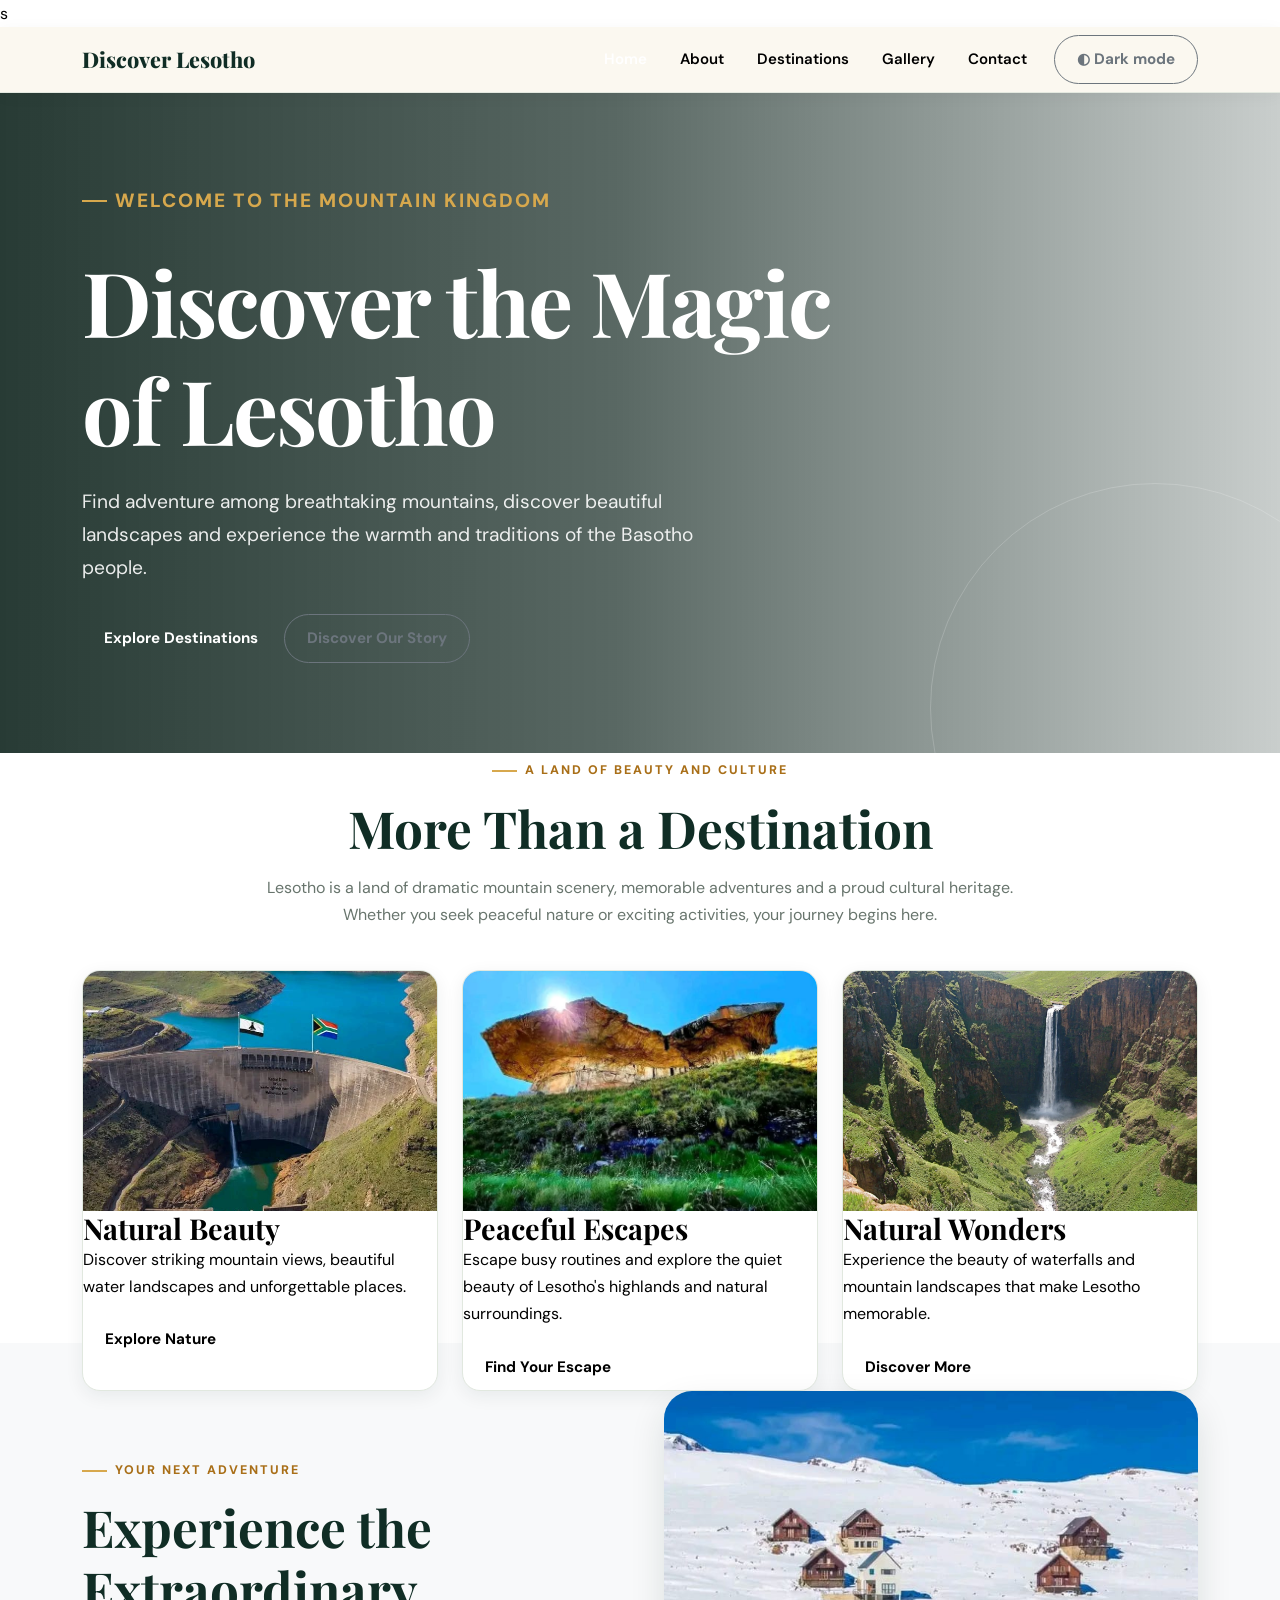
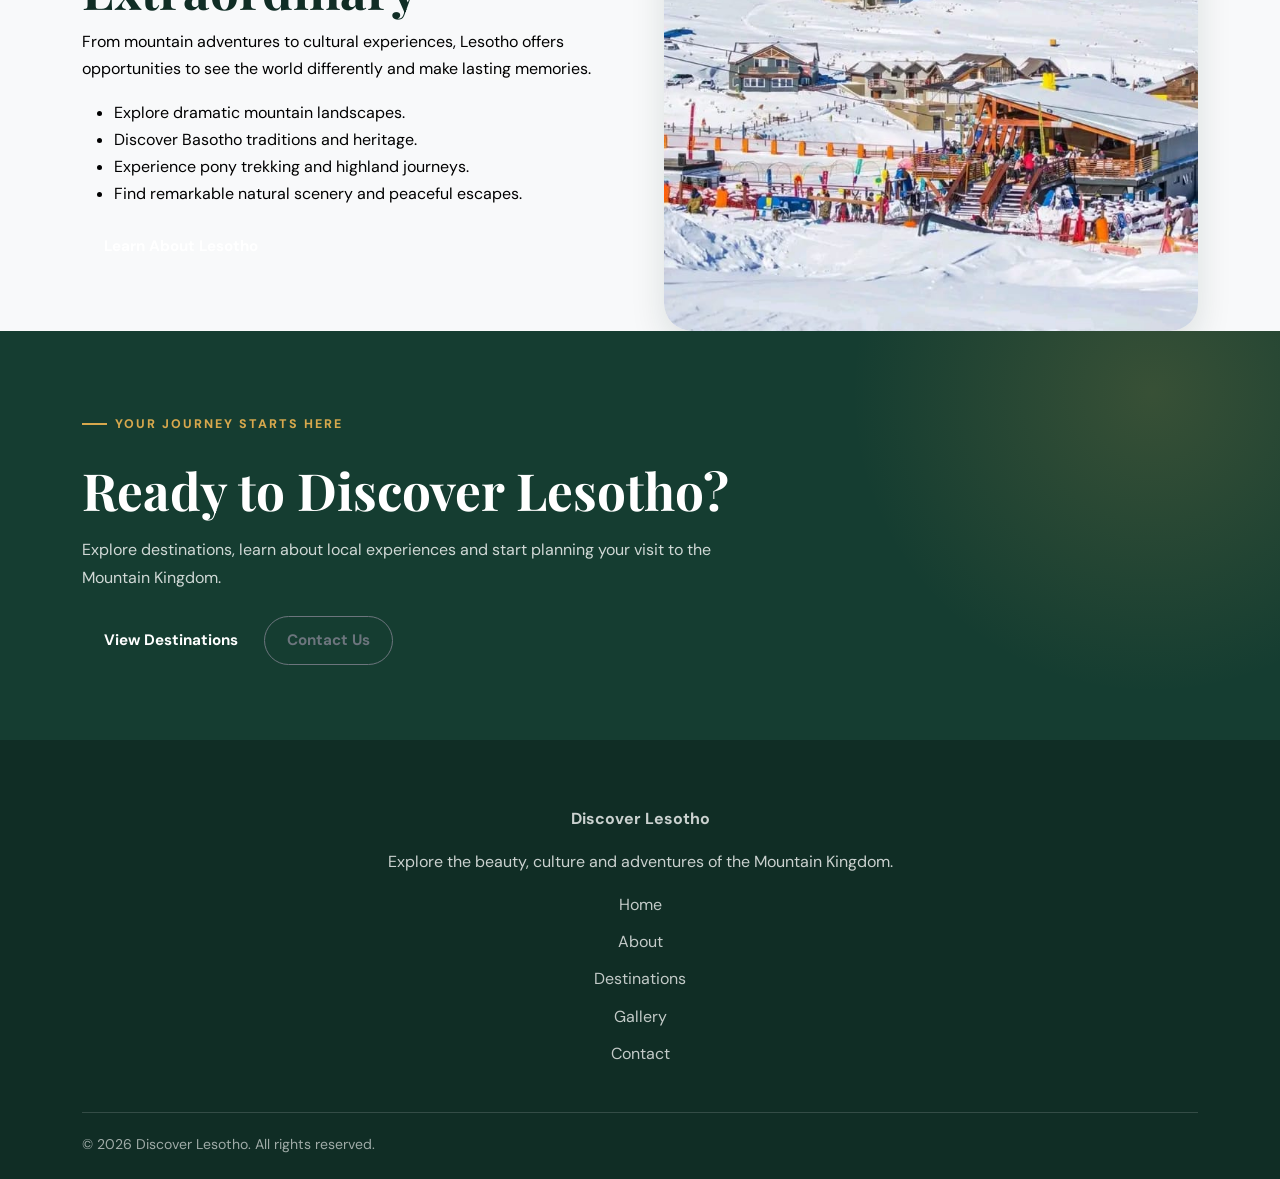
==== index.html @ ea997140 "Add files via upload" ====
<!DOCTYPE html>
<html lang="en">
<head>s
  <meta charset="UTF-8">
  <meta name="viewport" content="width=device-width, initial-scale=1">

  <meta
    name="description"
    content="Discover Lesotho, the Mountain Kingdom. Explore Afriski, Katse Dam, Sehlabathebe, Maletsunyane Falls and Basotho culture."
  >

  <title>Discover Lesotho | The Mountain Kingdom</title>

  
  <link rel="preconnect" href="https://fonts.googleapis.com">
  <link rel="preconnect" href="https://fonts.gstatic.com" crossorigin>

  <link
    href="https://fonts.googleapis.com/css2?family=DM+Sans:wght@400;500;600;700;800&family=Playfair+Display:wght@400;500;600;700&display=swap"
    rel="stylesheet"
  >

  
  <link
    href="https://cdn.jsdelivr.net/npm/bootstrap@5.3.3/dist/css/bootstrap.min.css"
    rel="stylesheet"
  >

  
  <link rel="stylesheet" href="css/style.css">

  <!-- Website JavaScript -->
  <script src="js/script.js" defer></script>
</head>

<body>

  
  <a class="skip-link" href="#main-content">
    Skip to content
  </a>

  
  <nav class="navbar navbar-expand-lg site-nav sticky-top">
    <div class="container">

      <a class="navbar-brand" href="index.html">
        Discover Lesotho
      </a>

      <button
        class="navbar-toggler"
        type="button"
        data-bs-toggle="collapse"
        data-bs-target="#mainNavigation"
        aria-controls="mainNavigation"
        aria-expanded="false"
        aria-label="Toggle navigation"
      >
        <span class="navbar-toggler-icon"></span>
      </button>

      <div class="collapse navbar-collapse" id="mainNavigation">
        <ul class="navbar-nav ms-auto align-items-lg-center">

          <li class="nav-item">
            <a class="nav-link active" href="index.html" aria-current="page">
              Home
            </a>
          </li>

          <li class="nav-item">
            <a class="nav-link" href="about.html">
              About
            </a>
          </li>

          <li class="nav-item">
            <a class="nav-link" href="destinations.html">
              Destinations
            </a>
          </li>

          <li class="nav-item">
            <a class="nav-link" href="gallery.html">
              Gallery
            </a>
          </li>

          <li class="nav-item">
            <a class="nav-link" href="contact.html">
              Contact
            </a>
          </li>

          <li class="nav-item ms-lg-2">
            <button
              class="btn btn-outline-secondary"
              type="button"
              data-theme-toggle
              aria-label="Switch to dark mode"
            >
              Dark mode
            </button>
          </li>

        </ul>
      </div>
    </div>
  </nav>

  <main id="main-content">

    
    <section class="hero">
      <div class="container">
        <div class="hero-content">

          <p class="eyebrow">
            WELCOME TO THE MOUNTAIN KINGDOM
          </p>

          <h1>
            Discover the Magic of Lesotho
          </h1>

          <p>
            Find adventure among breathtaking mountains, discover
            beautiful landscapes and experience the warmth and
            traditions of the Basotho people.
          </p>

          <div class="mt-4">
            <a href="destinations.html" class="btn btn-primary">
              Explore Destinations
            </a>

            <a href="about.html" class="btn btn-outline-secondary">
              Discover Our Story
            </a>
          </div>

        </div>
      </div>
    </section>

    
    <section class="section-padding">
      <div class="container">

        <div class="section-heading">
          <p class="eyebrow">A LAND OF BEAUTY AND CULTURE</p>

          <h2>More Than a Destination</h2>

          <p>
            Lesotho is a land of dramatic mountain scenery,
            memorable adventures and a proud cultural heritage.
            Whether you seek peaceful nature or exciting activities,
            your journey begins here.
          </p>
        </div>

        <div class="row g-4">

          <div class="col-md-4">
            <article class="feature-card">
              <img
                src="images/katse.jpg"
                alt="Katse Dam and the surrounding mountain scenery"
                loading="lazy"
              >

              <div class="card-body">
                <h3 class="card-title">Natural Beauty</h3>

                <p class="card-text">
                  Discover striking mountain views, beautiful
                  water landscapes and unforgettable places.
                </p>

                <a href="destinations.html" class="btn btn-outline-primary">
                  Explore Nature
                </a>
              </div>
            </article>
          </div>

          <div class="col-md-4">
            <article class="feature-card">
              <img
                src="images/sehlabathebe.jpg"
                alt="The peaceful highland scenery of Sehlabathebe"
                loading="lazy"
              >

              <div class="card-body">
                <h3 class="card-title">Peaceful Escapes</h3>

                <p class="card-text">
                  Escape busy routines and explore the quiet beauty
                  of Lesotho's highlands and natural surroundings.
                </p>

                <a href="destinations.html" class="btn btn-outline-primary">
                  Find Your Escape
                </a>
              </div>
            </article>
          </div>

          <div class="col-md-4">
            <article class="feature-card">
              <img
                src="images/maletsunyane.jpg"
                alt="Maletsunyane Falls surrounded by rugged scenery"
                loading="lazy"
              >

              <div class="card-body">
                <h3 class="card-title">Natural Wonders</h3>

                <p class="card-text">
                  Experience the beauty of waterfalls and mountain
                  landscapes that make Lesotho memorable.
                </p>

                <a href="destinations.html" class="btn btn-outline-primary">
                  Discover More
                </a>
              </div>
            </article>
          </div>

        </div>
      </div>
    </section>

    
    <section class="section-padding bg-light">
      <div class="container">

        <div class="row align-items-center g-5">

          <div class="col-lg-6">
            <p class="eyebrow">YOUR NEXT ADVENTURE</p>

            <h2>Experience the Extraordinary</h2>

            <p>
              From mountain adventures to cultural experiences,
              Lesotho offers opportunities to see the world
              differently and make lasting memories.
            </p>

            <ul class="about-list">
              <li>Explore dramatic mountain landscapes.</li>
              <li>Discover Basotho traditions and heritage.</li>
              <li>Experience pony trekking and highland journeys.</li>
              <li>Find remarkable natural scenery and peaceful escapes.</li>
            </ul>

            <a href="about.html" class="btn btn-primary">
              Learn About Lesotho
            </a>
          </div>

          <div class="col-lg-6">
            <img
              src="images/afriski.jpg"
              alt="Afriski mountain resort in Lesotho"
              class="about-image"
              loading="lazy"
            >
          </div>

        </div>
      </div>
    </section>

    
    <section class="cta-section">
      <div class="container">

        <p class="eyebrow">YOUR JOURNEY STARTS HERE</p>

        <h2>Ready to Discover Lesotho?</h2>

        <p>
          Explore destinations, learn about local experiences
          and start planning your visit to the Mountain Kingdom.
        </p>

        <a href="destinations.html" class="btn btn-primary">
          View Destinations
        </a>

        <a href="contact.html" class="btn btn-outline-secondary">
          Contact Us
        </a>

      </div>
    </section>

  </main>

  
  <footer class="site-footer">
    <div class="container text-center">

      <strong>Discover Lesotho</strong>

      <p class="mt-3">
        Explore the beauty, culture and adventures of the Mountain Kingdom.
      </p>

      <div class="footer-links">
        <a href="index.html">Home</a>
        <a href="about.html">About</a>
        <a href="destinations.html">Destinations</a>
        <a href="gallery.html">Gallery</a>
        <a href="contact.html">Contact</a>
      </div>

      <div class="footer-bottom">
        <p class="mb-0">
          &copy; <span data-year></span> Discover Lesotho.
          All rights reserved.
        </p>
      </div>

    </div>
  </footer>

  
  <script
    src="https://cdn.jsdelivr.net/npm/bootstrap@5.3.3/dist/js/bootstrap.bundle.min.js"
  ></script>

</body>
</html>
---- css/style.css ----
@import url('https://fonts.googleapis.com/css2?family=DM+Sans:wght@400;500;600;700;800&family=Playfair+Display:wght@500;600;700;800&display=swap');

   

:root {
  --green-950: #102d25;
  --green-900: #153d31;
  --green-800: #20533
  f;
  --green-700: #2d6b4e;
  --green-600: #39845d;
  --green-100: #e5f0e7;
  --green-50: #f3f8f3;

  --gold-700: #a96f18;
  --gold-600: #c18b2e;
  --gold-500: #d7a84d;
  --gold-100: #f8edcf;

  --cream: #fbf8f0
  --ink: #1d2924;
  --muted: #68756d;
  --border: #e1e8df;
  --surface: #ffffff;
  --surface-soft: #f5f7f2;

  --shadow-sm: 0 5px 18px rgba(16, 45, 37, 0.07);
  --shadow-md: 0 14px 35px rgba(16, 45, 37, 0.12);
  --shadow-lg: 0 22px 55px rgba(16, 45, 37, 0.2);

  --radius-sm: 10px;
  --radius-md: 18px;
  --radius-lg: 28px;
  --radius-pill: 999px;

  --transition: 0.25s ease;
}

  

* {
  box-sizing: border-box;
}

html {
  scroll-behavior: smooth;
  scroll-padding-top: 90px;
}

body {
  margin: 0;
  background: var(--cream);
  color: var(--ink);
  font-family: 'DM Sans', sans-serif;
  font-size: 16px;
  line-height: 1.7;
  transition: background-color var(--transition), color var(--transition);
}

img {
  display: block;
  max-width: 100%;
}

a {
  color: var(--green-700);
  text-decoration: none;
  transition: color var(--transition);
}

a:hover {
  color: var(--gold-700);
}

button,
input,
select,
textarea {
  font: inherit;
}

button {
  cursor: pointer;
}

h1,
h2,
h3,
h4,
h5,
h6 {
  margin-top: 0;
  color: var(--green-950);
  font-family: 'Playfair Display', serif;
  font-weight: 700;
  line-height: 1.2;
}

h1 {
  font-size: clamp(2.5rem, 6vw, 5rem);
}

h2 {
  font-size: clamp(2rem, 4vw, 3.2rem);
}

h3 {
  font-size: clamp(1.35rem, 2.5vw, 1.8rem);
}

p {
  margin-top: 0;
}

::selection {
  background: var(--gold-500);
  color: var(--green-950);
}

:focus-visible {
  outline: 3px solid var(--gold-500);
  outline-offset: 4px;
}


   

.skip-link {
  position: absolute;
  top: -100px;
  left: 16px;
  z-index: 2000;
  padding: 12px 18px;
  border-radius: var(--radius-sm);
  background: var(--green-950);
  color: #ffffff;
}

.skip-link:focus {
  top: 12px;
}


   

.site-nav {
  position: sticky;
  top: 0;
  z-index: 1030;
  background: rgba(251, 248, 240, 0.96);
  border-bottom: 1px solid rgba(225, 232, 223, 0.9);
  box-shadow: 0 3px 16px rgba(16, 45, 37, 0.04);
  backdrop-filter: blur(14px);
}

.site-nav .navbar {
  padding-top: 13px;
  padding-bottom: 13px;
}

.site-nav .navbar-brand {
  display: inline-flex;
  align-items: center;
  gap: 10px;
  color: var(--green-950);
  font-family: 'Playfair Display', serif;
  font-size: 1.35rem;
  font-weight: 800;
}

.brand-mark {
  display: inline-grid;
  width: 40px;
  height: 40px;
  place-items: center;
  border-radius: 13px;
  background: var(--green-800);
  color: var(--gold-500);
  font-family: 'DM Sans', sans-serif;
  font-weight: 800;
}

.site-nav .navbar-nav {
  align-items: center;
  gap: 5px;
}

.site-nav .nav-link {
  padding: 9px 14px !important;
  border-radius: var(--radius-pill);
  color: var(--ink);
  font-size: 0.94rem;
  font-weight: 600;
  transition: all var(--transition);
}

.site-nav .nav-link:hover,
.site-nav .nav-link:focus {
  background: var(--green-100);
  color: var(--green-800);
  transform: translateY(-1px);
}

.site-nav .nav-link.active {
  background: var(--green-800);
  color: #ffffff;
}

.theme-toggle {
  display: inline-flex;
  align-items: center;
  justify-content: center;
  min-width: 43px;
  min-height: 43px;
  margin-left: 8px;
  padding: 8px 13px;
  border: 1px solid var(--border);
  border-radius: var(--radius-pill);
  background: var(--surface);
  color: var(--ink);
  transition: all var(--transition);
}

.theme-toggle:hover {
  border-color: var(--gold-500);
  background: var(--gold-100);
  transform: rotate(-5deg);
}


  

.btn {
  padding: 12px 22px;
  border-radius: var(--radius-pill);
  font-size: 0.95rem;
  font-weight: 700;
  transition: transform var(--transition), box-shadow var(--transition), background-color var(--transition);
}

.btn:hover {
  transform: translateY(-2px);
}

.btn-primary {
  border: 1px solid var(--green-800);
  background: var(--green-800);
  color: #ffffff;
}

.btn-primary:hover,
.btn-primary:focus {
  border-color: var(--green-950);
  background: var(--green-950);
  color: #ffffff;
  box-shadow: var(--shadow-sm);
}

.btn-outline-primary {
  border: 1px solid var(--green-800);
  background: transparent;
  color: var(--green-800);
}

.btn-outline-primary:hover,
.btn-outline-primary:focus {
  border-color: var(--green-800);
  background: var(--green-800);
  color: #ffffff;
}

.btn-gold {
  border: 1px solid var(--gold-500);
  background: var(--gold-500);
  color: var(--green-950);
}

.btn-gold:hover,
.btn-gold:focus {
  border-color: var(--gold-600);
  background: var(--gold-600);
  color: #ffffff;
}

.btn-light {
  border: 1px solid #ffffff;
  background: #ffffff;
  color: var(--green-950);
}

.btn-light:hover {
  background: var(--gold-100);
  color: var(--green-950);
}



.section {
  padding: 85px 0;
}

.section-sm {
  padding: 55px 0;
}

.section-heading {
  max-width: 760px;
  margin: 0 auto 42px;
  text-align: center;
}

.section-heading h2 {
  margin-bottom: 15px;
}

.section-heading > p:not(.eyebrow) {
  margin-bottom: 0;
  color: var(--muted);
}

.eyebrow {
  display: inline-flex;
  align-items: center;
  gap: 8px;
  margin-bottom: 16px;
  color: var(--gold-700);
  font-size: 0.78rem;
  font-weight: 800;
  letter-spacing: 2px;
  text-transform: uppercase;
}

.eyebrow::before {
  width: 25px;
  height: 2px;
  flex-shrink: 0;
  background: var(--gold-500);
  content: '';
}

.text-muted-custom {
  color: var(--muted);
}

.bg-soft {
  background: var(--surface-soft);
}

.rounded-custom {
  border-radius: var(--radius-lg);
}


.hero {
  position: relative;
  display: flex;
  min-height: 660px;
  align-items: center;
  overflow: hidden;
  padding: 90px 0;
  background:
    linear-gradient(
      90deg,
      rgba(10, 32, 25, 0.88) 0%,
      rgba(10, 32, 25, 0.68) 48%,
      rgba(10, 32, 25, 0.22) 100%
    ),
    url('../images/afriski.jpeg') center 45% / cover no-repeat;
  color: #ffffff;
}

.hero::after {
  position: absolute;
  right: -100px;
  bottom: -180px;
  width: 450px;
  height: 450px;
  border: 1px solid rgba(255, 255, 255, 0.18);
  border-radius: 50%;
  content: '';
  pointer-events: none;
}

.hero-content {
  position: relative;
  z-index: 1;
  max-width: 760px;
}

.hero .eyebrow {
  color: var(--gold-500);
}

.hero h1 {
  max-width: 800px;
  margin-bottom: 24px;
  color: #ffffff;
  font-size: clamp(3rem, 7vw, 6rem);
  letter-spacing: -2px;
}

.hero h1 span {
  color: var(--gold-500);
}

.hero p {
  max-width: 650px;
  margin-bottom: 30px;
  color: rgba(255, 255, 255, 0.9);
  font-size: clamp(1rem, 2vw, 1.2rem);
}

.hero-actions {
  display: flex;
  flex-wrap: wrap;
  gap: 13px;
}

.hero-note {
  display: flex;
  align-items: center;
  gap: 10px;
  margin-top: 35px;
  color: rgba(255, 255, 255, 0.86);
  font-size: 0.9rem;
}

.hero-note strong {
  color: var(--gold-500);
}



.page-hero {
  position: relative;
  display: flex;
  min-height: 320px;
  align-items: center;
  overflow: hidden;
  padding: 75px 0;
  background: linear-gradient(110deg, #102d25, #20533f);
  color: #ffffff;
}

.page-hero::after {
  position: absolute;
  top: -150px;
  right: -50px;
  width: 420px;
  height: 420px;
  border: 1px solid rgba(215, 168, 77, 0.4);
  border-radius: 50%;
  box-shadow: 0 0 0 35px rgba(215, 168, 77, 0.05), 0 0 0 70px rgba(215, 168, 77, 0.04);
  content: '';
  pointer-events: none;
}

.page-hero .container {
  position: relative;
  z-index: 1;
}

.page-hero h1 {
  margin-bottom: 15px;
  color: #ffffff;
  font-size: clamp(2.5rem, 5vw, 4.3rem);
}

.page-hero p {
  max-width: 690px;
  margin-bottom: 0;
  color: rgba(255, 255, 255, 0.82);
  font-size: 1.08rem;
}


   

.destination-card,
.feature-card,
.service-card,
.activity-card {
  height: 100%;
  overflow: hidden;
  border: 1px solid var(--border);
  border-radius: var(--radius-md);
  background: var(--surface);
  box-shadow: var(--shadow-sm);
  transition: transform var(--transition), box-shadow var(--transition), border-color var(--transition);
}

.destination-card:hover,
.feature-card:hover,
.service-card:hover,
.activity-card:hover {
  transform: translateY(-7px);
  border-color: rgba(193, 139, 46, 0.55);
  box-shadow: var(--shadow-md);
}

.destination-card img,
.feature-card img,
.service-card img,
.activity-card img {
  width: 100%;
  height: 240px;
  object-fit: cover;
  transition: transform 0.5s ease;
}

.destination-card:hover img,
.feature-card:hover img,
.service-card:hover img,
.activity-card:hover img {
  transform: scale(1.045);
}

.card-image-wrap {
  position: relative;
  overflow: hidden;
}

.card-image-wrap img {
  width: 100%;
  height: 240px;
  object-fit: cover;
}

.card-tag {
  position: absolute;
  right: 14px;
  bottom: 14px;
  padding: 6px 12px;
  border: 1px solid rgba(255, 255, 255, 0.4);
  border-radius: var(--radius-pill);
  background: rgba(16, 45, 37, 0.88);
  color: #ffffff;
  font-size: 0.75rem;
  font-weight: 700;
  backdrop-filter: blur(8px);
}

.card-body-custom {
  padding: 24px;
}

.card-body-custom h3 {
  margin-bottom: 12px;
}

.card-body-custom p {
  margin-bottom: 18px;
  color: var(--muted);
}

.card-link {
  display: inline-flex;
  align-items: center;
  gap: 8px;
  color: var(--green-700);
  font-weight: 800;
}

.card-link:hover {
  gap: 13px;
  color: var(--gold-700);
}


.about-image {
  width: 100%;
  min-height: 360px;
  max-height: 540px;
  border-radius: var(--radius-lg);
  object-fit: cover;
  box-shadow: var(--shadow-md);
}

.about-content h2 {
  margin-bottom: 20px;
}

.about-content p {
  color: var(--muted);
}

.about-highlight {
  display: flex;
  gap: 14px;
  align-items: flex-start;
  margin-top: 25px;
}

.about-highlight-icon {
  display: grid;
  flex: 0 0 48px;
  width: 48px;
  height: 48px;
  place-items: center;
  border-radius: 15px;
  background: var(--green-100);
  color: var(--green-800);
  font-size: 1.25rem;
}

.about-highlight h3 {
  margin-bottom: 5px;
  font-family: 'DM Sans', sans-serif;
  font-size: 1.05rem;
  font-weight: 800;
}

.about-highlight p {
  margin-bottom: 0;
  font-size: 0.95rem;
}



.destinations-section {
  padding-top: 75px;
  padding-bottom: 75px;
  background: var(--cream);
}

.destinations-section .section-heading {
  max-width: 800px;
  margin: 0 auto 38px;
}

.destinations-section .section-heading h2 {
  margin-bottom: 18px;
}

.destinations-section .section-heading > p:not(.eyebrow) {
  color: var(--muted);
}



.search-container {
  max-width: 720px;
  margin: 0 auto 25px;
  padding: 22px;
  border: 1px solid var(--border);
  border-radius: var(--radius-md);
  background: var(--surface);
  box-shadow: var(--shadow-sm);
}

.search-container .form-label {
  display: block;
  margin-bottom: 10px;
  color: var(--ink);
  font-size: 0.94rem;
  font-weight: 700;
}

#destination-search {
  width: 100%;
  min-height: 52px;
  padding: 12px 17px;
  border: 1px solid var(--border);
  border-radius: var(--radius-sm);
  background: var(--surface-soft);
  color: var(--ink);
  transition: border-color var(--transition), box-shadow var(--transition);
}

#destination-search::placeholder {
  color: #89948c;
}

#destination-search:focus {
  border-color: var(--green-600);
  outline: none;
  box-shadow: 0 0 0 4px rgba(57, 132, 93, 0.13);
}

/* Category filter buttons */

.destinations-section .filter-buttons {
  display: flex;
  flex-wrap: wrap;
  justify-content: center;
  gap: 10px;
  margin: 0 0 24px;
}

.destinations-section .filter-buttons button {
  min-width: 85px;
  padding: 10px 20px;
  border: 1px solid var(--border);
  border-radius: var(--radius-pill);
  background: var(--surface);
  color: var(--ink);
  font-size: 0.9rem;
  font-weight: 700;
  transition: background-color var(--transition), color var(--transition), border-color var(--transition), transform var(--transition);
}

.destinations-section .filter-buttons button:hover {
  transform: translateY(-2px);
  border-color: var(--green-700);
  background: var(--green-100);
  color: var(--green-800);
}

.destinations-section .filter-buttons button.active {
  border-color: var(--green-800);
  background: var(--green-800);
  color: #ffffff;
}

.destinations-section .filter-buttons button:focus-visible {
  outline: 3px solid var(--gold-500);
  outline-offset: 3px;
}

/* Result count */

#results-count {
  margin: 0 0 25px;
  color: var(--muted);
  font-size: 0.93rem;
  font-weight: 600;
}



#destination-grid {
  align-items: stretch;
}



#destination-grid .destination-item {
  display: flex;
  min-width: 0;
  animation: destinationAppear 0.4s ease both;
}

#destination-grid .destination-card {
  display: flex;
  width: 100%;
  height: 100%;
  flex-direction: column;
  overflow: hidden;
  border: 1px solid var(--border);
  border-radius: var(--radius-md);
  background: var(--surface);
  box-shadow: var(--shadow-sm);
  transition: transform var(--transition), box-shadow var(--transition), border-color var(--transition);
}

#destination-grid .destination-card:hover {
  transform: translateY(-7px);
  border-color: rgba(193, 139, 46, 0.6);
  box-shadow: var(--shadow-md);
}

/* Destination photographs */

#destination-grid .destination-card > img {
  display: block;
  width: 100%;
  height: 245px;
  flex-shrink: 0;
  object-fit: cover;
  transition: transform 0.55s ease;
}

#destination-grid .destination-card:hover > img {
  transform: scale(1.045);
}



#destination-grid .destination-card .card-body {
  display: flex;
  flex: 1;
  flex-direction: column;
  align-items: flex-start;
  padding: 25px;
}

#destination-grid .destination-card .eyebrow {
  margin-bottom: 12px;
  font-size: 0.7rem;
  letter-spacing: 1.4px;
}

#destination-grid .destination-card .card-title {
  margin-bottom: 13px;
  color: var(--green-950);
  font-family: 'Playfair Display', serif;
  font-size: 1.55rem;
  font-weight: 700;
}

#destination-grid .destination-card .card-text {
  flex: 1;
  margin-bottom: 22px;
  color: var(--muted);
  font-size: 0.95rem;
  line-height: 1.8;
}

#destination-grid .destination-card .btn {
  margin-top: auto;
  align-self: flex-start;
}



#no-results {
  margin-top: 25px;
  padding: 40px 20px;
  border: 1px dashed var(--border);
  border-radius: var(--radius-md);
  background: var(--surface-soft);
  color: var(--muted);
  text-align: center;
}

#no-results[hidden] {
  display: none !important;
}

#no-results h3 {
  margin-bottom: 10px;
  color: var(--green-950);
  font-size: 1.5rem;
}

#no-results p {
  margin-bottom: 0;
}

@keyframes destinationAppear {
  from {
    opacity: 0;
    transform: translateY(12px);
  }


  to {
    opacity: 1;
    transform: translateY(0);
  }
}


   

.gallery-grid {
  display: grid;
  grid-template-columns: repeat(3, minmax(0, 1fr));
  gap: 20px;
}

.gallery-item {
  position: relative;
  min-width: 0;
  overflow: hidden;
  border: 1px solid var(--border);
  border-radius: var(--radius-md);
  background: var(--surface);
  box-shadow: var(--shadow-sm);
  transition: transform var(--transition), box-shadow var(--transition);
}

.gallery-item:hover {
  transform: translateY(-5px);
  box-shadow: var(--shadow-md);
}

.gallery-image-button {
  position: relative;
  display: block;
  width: 100%;
  overflow: hidden;
  padding: 0;
  border: 0;
  background: var(--green-950);
  text-align: left;
}

.gallery-image-button img {
  width: 100%;
  height: 260px;
  object-fit: cover;
  transition: transform 0.55s ease, opacity var(--transition);
}

.gallery-image-button:hover img {
  opacity: 0.86;
  transform: scale(1.07);
}

.gallery-image-button::after {
  position: absolute;
  right: 16px;
  bottom: 16px;
  display: grid;
  width: 42px;
  height: 42px;
  place-items: center;
  border: 1px solid rgba(255, 255, 255, 0.4);
  border-radius: 50%;
  background: rgba(16, 45, 37, 0.82);
  color: #ffffff;
  content: '+';
  font-size: 1.6rem;
  line-height: 1;
  transition: transform var(--transition);
}

.gallery-image-button:hover::after {
  transform: rotate(90deg);
}

.gallery-caption {
  padding: 17px 19px;
}

.gallery-caption h3 {
  margin-bottom: 5px;
  font-family: 'DM Sans', sans-serif;
  font-size: 1.05rem;
  font-weight: 800;
}

.gallery-caption p {
  margin-bottom: 0;
  color: var(--muted);
  font-size: 0.9rem;
}

.gallery-modal-image {
  width: 100%;
  max-height: 75vh;
  border-radius: var(--radius-sm);
  object-fit: contain;
}



.form-panel {
  padding: clamp(24px, 4vw, 42px);
  border: 1px solid var(--border);
  border-radius: var(--radius-lg);
  background: var(--surface);
  box-shadow: var(--shadow-md);
}

.form-panel h2 {
  margin-bottom: 12px;
}

.form-panel > p {
  margin-bottom: 28px;
  color: var(--muted);
}

.form-label {
  margin-bottom: 7px;
  color: var(--ink);
  font-size: 0.92rem;
  font-weight: 700;
}

.form-control,
.form-select {
  min-height: 48px;
  border: 1px solid var(--border);
  border-radius: var(--radius-sm);
  background-color: var(--surface);
  color: var(--ink);
}

textarea.form-control {
  min-height: 140px;
  resize: vertical;
}

.form-control::placeholder {
  color: #89948c;
}

.form-control:focus,
.form-select:focus {
  border-color: var(--green-600);
  background-color: var(--surface);
  color: var(--ink);
  box-shadow: 0 0 0 4px rgba(57, 132, 93, 0.13);
}

.form-text {
  color: var(--muted);
}

.form-check-input:checked {
  border-color: var(--green-700);
  background-color: var(--green-700);
}

.form-alert {
  margin-top: 18px;
  padding: 14px 16px;
  border-radius: var(--radius-sm);
}

.booking-estimate {
  display: flex;
  align-items: center;
  justify-content: space-between;
  gap: 15px;
  margin-top: 20px;
  padding: 18px;
  border: 1px solid rgba(193, 139, 46, 0.4);
  border-radius: var(--radius-md);
  background: var(--gold-100);
  color: var(--green-950);
}

.booking-estimate strong {
  font-size: 1.35rem;
}


   

.contact-card {
  height: 100%;
  padding: 25px;
  border: 1px solid var(--border);
  border-radius: var(--radius-md);
  background: var(--surface);
  transition: transform var(--transition), box-shadow var(--transition);
}

.contact-card:hover {
  transform: translateY(-4px);
  box-shadow: var(--shadow-sm);
}

.contact-card-icon {
  display: grid;
  width: 50px;
  height: 50px;
  margin-bottom: 18px;
  place-items: center;
  border-radius: 15px;
  background: var(--green-100);
  color: var(--green-800);
  font-size: 1.3rem;
}

.contact-card h3 {
  margin-bottom: 8px;
  font-family: 'DM Sans', sans-serif;
  font-size: 1.08rem;
  font-weight: 800;
}

.contact-card p {
  margin-bottom: 0;
  color: var(--muted);
}


   

.cta-section {
  position: relative;
  overflow: hidden;
  padding: 75px 0;
  background:
    radial-gradient(circle at 90% 15%, rgba(215, 168, 77, 0.18), transparent 25%),
    var(--green-900);
  color: #ffffff;
}

.cta-section h2 {
  margin-bottom: 15px;
  color: #ffffff;
}

.cta-section p {
  max-width: 650px;
  margin-bottom: 25px;
  color: rgba(255, 255, 255, 0.8);
}

.cta-section .eyebrow {
  color: var(--gold-500);
}



.accordion-item {
  overflow: hidden;
  border: 1px solid var(--border);
  background: var(--surface);
}

.accordion-item:first-of-type {
  border-radius: var(--radius-sm) var(--radius-sm) 0 0;
}

.accordion-item:last-of-type {
  border-radius: 0 0 var(--radius-sm) var(--radius-sm);
}

.accordion-button {
  padding: 18px 20px;
  background: var(--surface);
  color: var(--ink);
  font-weight: 700;
}

.accordion-button:not(.collapsed) {
  background: var(--green-100);
  color: var(--green-900);
  box-shadow: none;
}

.accordion-button:focus {
  border-color: var(--green-600);
  box-shadow: 0 0 0 3px rgba(57, 132, 93, 0.13);
}

.accordion-body {
  background: var(--surface);
  color: var(--muted);
}


   

.table-responsive {
  overflow-x: auto;
  border: 1px solid var(--border);
  border-radius: var(--radius-md);
}

.table {
  margin-bottom: 0;
  color: var(--ink);
  vertical-align: middle;
}

.table thead th {
  padding: 15px;
  border-bottom: 0;
  background: var(--green-900);
  color: #ffffff;
  font-size: 0.9rem;
  white-space: nowrap;
}

.table tbody td {
  padding: 14px 15px;
  border-color: var(--border);
  background: var(--surface);
}



.site-footer {
  padding: 65px 0 22px;
  background: #102d25;
  color: rgba(255, 255, 255, 0.78);
}

.site-footer h3,
.site-footer h4 {
  margin-bottom: 18px;
  color: #ffffff;
  font-family: 'DM Sans', sans-serif;
  font-size: 1.05rem;
  font-weight: 800;
}

.footer-brand {
  display: inline-flex;
  align-items: center;
  gap: 10px;
  margin-bottom: 17px;
  color: #ffffff;
  font-family: 'Playfair Display', serif;
  font-size: 1.4rem;
  font-weight: 800;
}

.footer-brand:hover {
  color: var(--gold-500);
}

.footer-description {
  max-width: 360px;
  color: rgba(255, 255, 255, 0.68);
}

.footer-links {
  display: grid;
  gap: 10px;
  padding: 0;
  list-style: none;
}

.footer-links a {
  color: rgba(255, 255, 255, 0.75);
}

.footer-links a:hover {
  padding-left: 4px;
  color: var(--gold-500);
}

.footer-bottom {
  display: flex;
  flex-wrap: wrap;
  align-items: center;
  justify-content: space-between;
  gap: 12px;
  margin-top: 45px;
  padding-top: 20px;
  border-top: 1px solid rgba(255, 255, 255, 0.15);
  color: rgba(255, 255, 255, 0.6);
  font-size: 0.88rem;
}

.footer-bottom p {
  margin-bottom: 0;
}


   

.badge-soft {
  display: inline-block;
  padding: 6px 11px;
  border-radius: var(--radius-pill);
  background: var(--green-100);
  color: var(--green-800);
  font-size: 0.78rem;
  font-weight: 800;
}

.divider-gold {
  width: 65px;
  height: 4px;
  margin: 18px 0 22px;
  border-radius: var(--radius-pill);
  background: var(--gold-500);
}

.shadow-custom {
  box-shadow: var(--shadow-md);
}


   

body.dark-mode {
  --cream: #111a16;
  --ink: #edf3ee;
  --muted: #a8b7ad;
  --border: #304238;
  --surface: #1a2620;
  --surface-soft: #202f27;
  --green-950: #e8f0e9;
  --green-900: #d9e8dc;
  --green-800: #b6d4bd;
  --green-700: #9cc5a6;
  --green-100: #293d30;
  --green-50: #1a2620;
  --gold-100: #3b3322;

  background: var(--cream);
  color: var(--ink);
}

body.dark-mode h1,
body.dark-mode h2,
body.dark-mode h3,
body.dark-mode h4,
body.dark-mode h5,
body.dark-mode h6 {
  color: var(--green-950);
}

body.dark-mode .site-nav {
  background: rgba(17, 26, 22, 0.96);
  border-bottom-color: var(--border);
}

body.dark-mode .site-nav .navbar-brand,
body.dark-mode .site-nav .nav-link {
  color: var(--ink);
}

body.dark-mode .site-nav .nav-link:hover,
body.dark-mode .site-nav .nav-link:focus {
  background: var(--green-100);
  color: var(--green-950);
}

body.dark-mode .site-nav .nav-link.active {
  background: var(--green-700);
  color: #101a14;
}

body.dark-mode .theme-toggle {
  border-color: var(--border);
  background: var(--surface);
  color: var(--ink);
}

body.dark-mode .theme-toggle:hover {
  background: var(--gold-100);
}

body.dark-mode .btn-primary {
  border-color: var(--green-700);
  background: var(--green-700);
  color: #101a14;
}

body.dark-mode .btn-primary:hover {
  border-color: var(--green-800);
  background: var(--green-800);
  color: #101a14;
}

body.dark-mode .btn-outline-primary {
  border-color: var(--green-700);
  color: var(--green-800);
}

body.dark-mode .btn-outline-primary:hover {
  background: var(--green-700);
  color: #101a14;
}

body.dark-mode .hero {
  background:
    linear-gradient(
      90deg,
      rgba(7, 17, 12, 0.88) 0%,
      rgba(7, 17, 12, 0.67) 48%,
      rgba(7, 17, 12, 0.28) 100%
    ),
    url('../images/afriski.jpeg') center 45% / cover no-repeat;
}

body.dark-mode .page-hero {
  background: linear-gradient(110deg, #0d2018, #1b3828);
}

body.dark-mode .page-hero h1,
body.dark-mode .cta-section h2 {
  color: #ffffff;
}

body.dark-mode .destination-card,
body.dark-mode .feature-card,
body.dark-mode .service-card,
body.dark-mode .activity-card,
body.dark-mode .gallery-item,
body.dark-mode .form-panel,
body.dark-mode .contact-card,
body.dark-mode .search-container {
  border-color: var(--border);
  background: var(--surface);
}

body.dark-mode .card-body-custom p,
body.dark-mode .gallery-caption p,
body.dark-mode .section-heading > p:not(.eyebrow) {
  color: var(--muted);
}

body.dark-mode #destination-search,
body.dark-mode .form-control,
body.dark-mode .form-select {
  border-color: var(--border);
  background-color: var(--surface-soft);
  color: var(--ink);
}

body.dark-mode #destination-search::placeholder,
body.dark-mode .form-control::placeholder {
  color: #9eada3;
}

body.dark-mode .destinations-section .filter-buttons button {
  border-color: var(--border);
  background: var(--surface);
  color: var(--ink);
}

body.dark-mode .destinations-section .filter-buttons button:hover {
  background: var(--green-100);
  color: var(--green-950);
}

body.dark-mode .destinations-section .filter-buttons button.active {
  border-color: var(--green-700);
  background: var(--green-700);
  color: #101a14;
}

body.dark-mode #destination-grid .destination-card .card-title,
body.dark-mode #no-results h3 {
  color: var(--green-950);
}

body.dark-mode #destination-grid .destination-card .card-text,
body.dark-mode #results-count {
  color: var(--muted);
}

body.dark-mode #no-results {
  border-color: var(--border);
  background: var(--surface-soft);
}

body.dark-mode .booking-estimate {
  border-color: #69552e;
  background: var(--gold-100);
  color: var(--ink);
}

body.dark-mode .accordion-item,
body.dark-mode .accordion-button,
body.dark-mode .accordion-body,
body.dark-mode .table tbody td {
  border-color: var(--border);
  background: var(--surface);
  color: var(--ink);
}

body.dark-mode .accordion-button:not(.collapsed) {
  background: var(--green-100);
  color: var(--green-950);
}

body.dark-mode .bg-soft {
  background: var(--surface-soft);
}

body.dark-mode .about-highlight-icon,
body.dark-mode .contact-card-icon {
  background: var(--green-100);
  color: var(--green-800);
}


  

@media (max-width: 991.98px) {
  .site-nav .navbar-nav {
    align-items: stretch;
    gap: 4px;
    padding-top: 14px;
  }

  .site-nav .nav-link {
    border-radius: var(--radius-sm);
  }

  .theme-toggle {
    margin: 10px 0 0;
  }

  .hero {
    min-height: 580px;
  }

  .section {
    padding: 70px 0;
  }

  .gallery-grid {
    grid-template-columns: repeat(2, minmax(0, 1fr));
  }

  #destination-grid > .destination-item {
    display: flex;
  }

  #destination-grid .destination-card > img {
    height: 225px;
  }
}



@media (max-width: 767.98px) {
  body {
    font-size: 15px;
  }

  .hero {
    min-height: 540px;
    padding: 75px 0;
    background-position: center;
  }

  .hero h1 {
    letter-spacing: -1px;
  }

  .hero-actions {
    align-items: stretch;
    flex-direction: column;
  }

  .hero-actions .btn {
    width: 100%;
  }

  .page-hero {
    min-height: 270px;
    padding: 60px 0;
  }

  .section {
    padding: 58px 0;
  }

  .section-sm {
    padding: 40px 0;
  }

  .section-heading {
    margin-bottom: 30px;
  }

  .destination-card img,
  .feature-card img,
  .service-card img,
  .activity-card img,
  .card-image-wrap img {
    height: 220px;
  }

  .gallery-grid {
    grid-template-columns: 1fr;
    gap: 18px;
  }

  .gallery-image-button img {
    height: 270px;
  }

  .about-image {
    min-height: 280px;
  }

  .form-panel {
    padding: 23px;
  }

  .cta-section {
    padding: 58px 0;
  }

  .footer-bottom {
    align-items: flex-start;
    flex-direction: column;
  }

   

@media (max-width: 575.98px) {
  .destinations-section {
    padding-top: 50px;
    padding-bottom: 50px;
  }

  .search-container {
    padding: 17px;
  }

  .destinations-section .filter-buttons {
    gap: 8px;
  }

  .destinations-section .filter-buttons button {
    min-width: 0;
    padding: 8px 14px;
    font-size: 0.83rem;
  }

  #destination-grid .destination-card > img {
    height: 235px;
  }

  #destination-grid .destination-card .card-body {
    padding: 21px;
  }

  #destination-grid .destination-card .card-title {
    font-size: 1.45rem;
  }

  #destination-grid .destination-card .btn {
    width: 100%;
    text-align: center;
  }
}

@media (max-width: 480px) {
  .site-nav .navbar-brand {
    font-size: 1.15rem;
  }

  .brand-mark {
    width: 35px;
    height: 35px;
  }

  .hero {
    min-height: 500px;
  }

  .hero h1 {
    font-size: clamp(2.6rem, 13vw, 3.6rem);
  }

  .hero-note {
    align-items: flex-start;
    flex-direction: column;
  }

  .page-hero h1 {
    font-size: 2.4rem;
  }

  .gallery-image-button img {
    height: 230px;
  }

  .card-body-custom {
    padding: 20px;
  }


  .booking-estimate {
    align-items: flex-start;
    flex-direction: column;
  }
}


@media (prefers-reduced-motion: reduce) {
  *,
  *::before,
  *::after {
    scroll-behavior: auto !important;
    animation-duration: 0.01ms !important;
    animation-iteration-count: 1 !important;
    transition-duration: 0.01ms !important;
  }

  #destination-grid .destination-item {
    animation: none;
  }
}
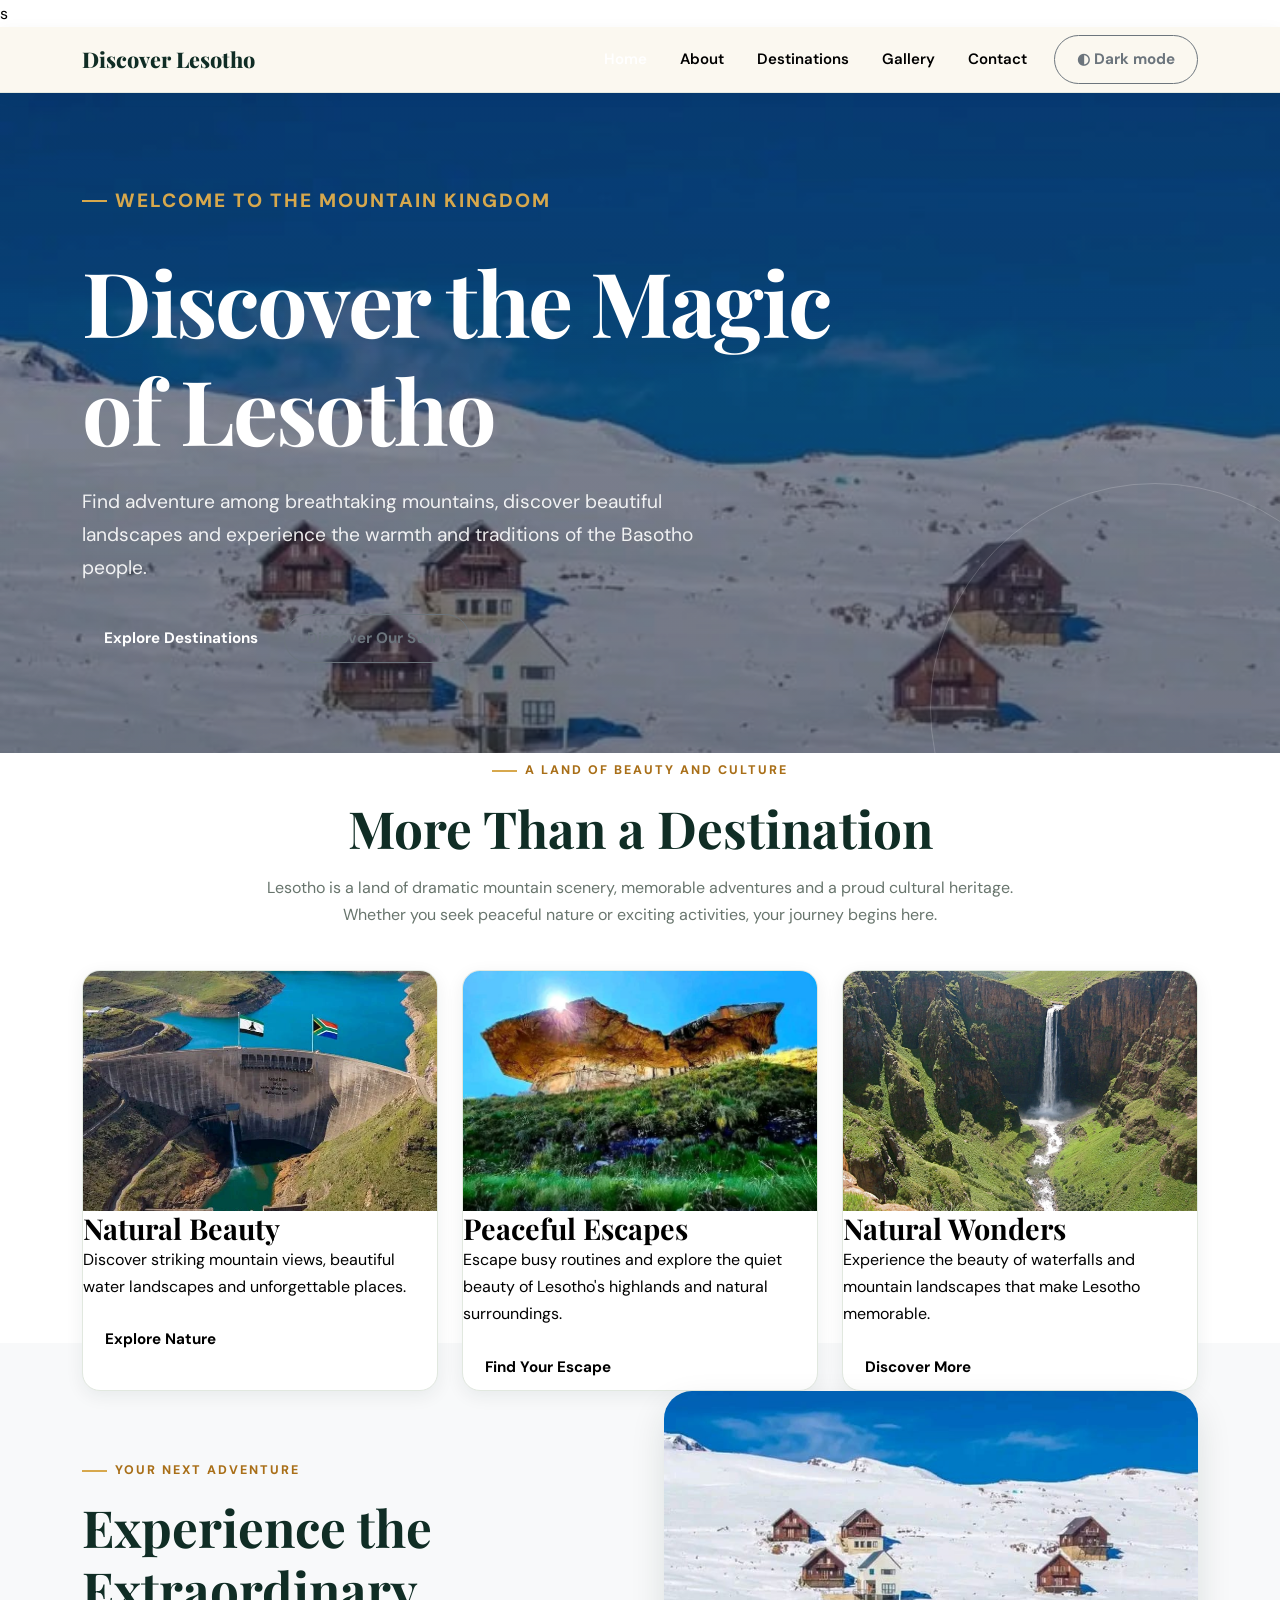
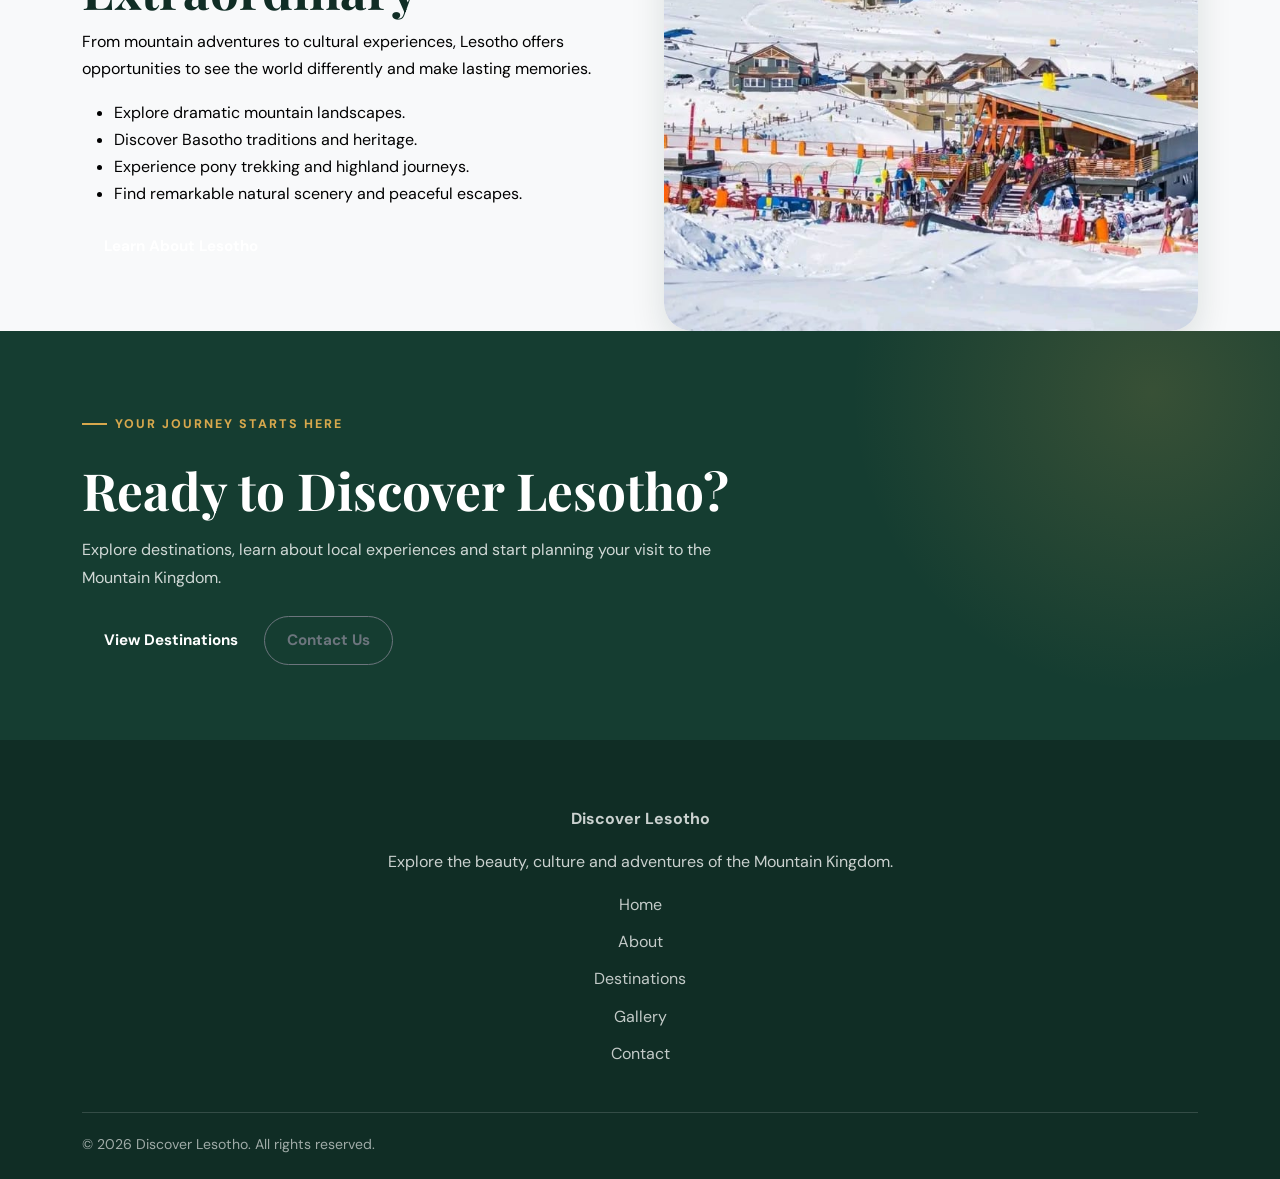
==== commit a9c6f8f7: "Add files via upload" ====
--- a/index.html
+++ b/index.html
@@ -1,4 +1,3 @@
-
 <!DOCTYPE html>
 <html lang="en">
 <head>s
@@ -30,7 +29,7 @@
   
   <link rel="stylesheet" href="css/style.css">
 
-  <!-- Website JavaScript -->
+  
   <script src="js/script.js" defer></script>
 </head>
 
@@ -113,7 +112,7 @@
   <main id="main-content">
 
     
-    <section class="hero">
+    <section class="hero" style="background: linear-gradient(rgba(15, 23, 42, 0.45), rgba(15, 23, 42, 0.55)), url('images/afriski.jpg') top center / cover no-repeat;">
       <div class="container">
         <div class="hero-content">
 
@@ -339,4 +338,4 @@
   ></script>
 
 </body>
-</html>
+</html>
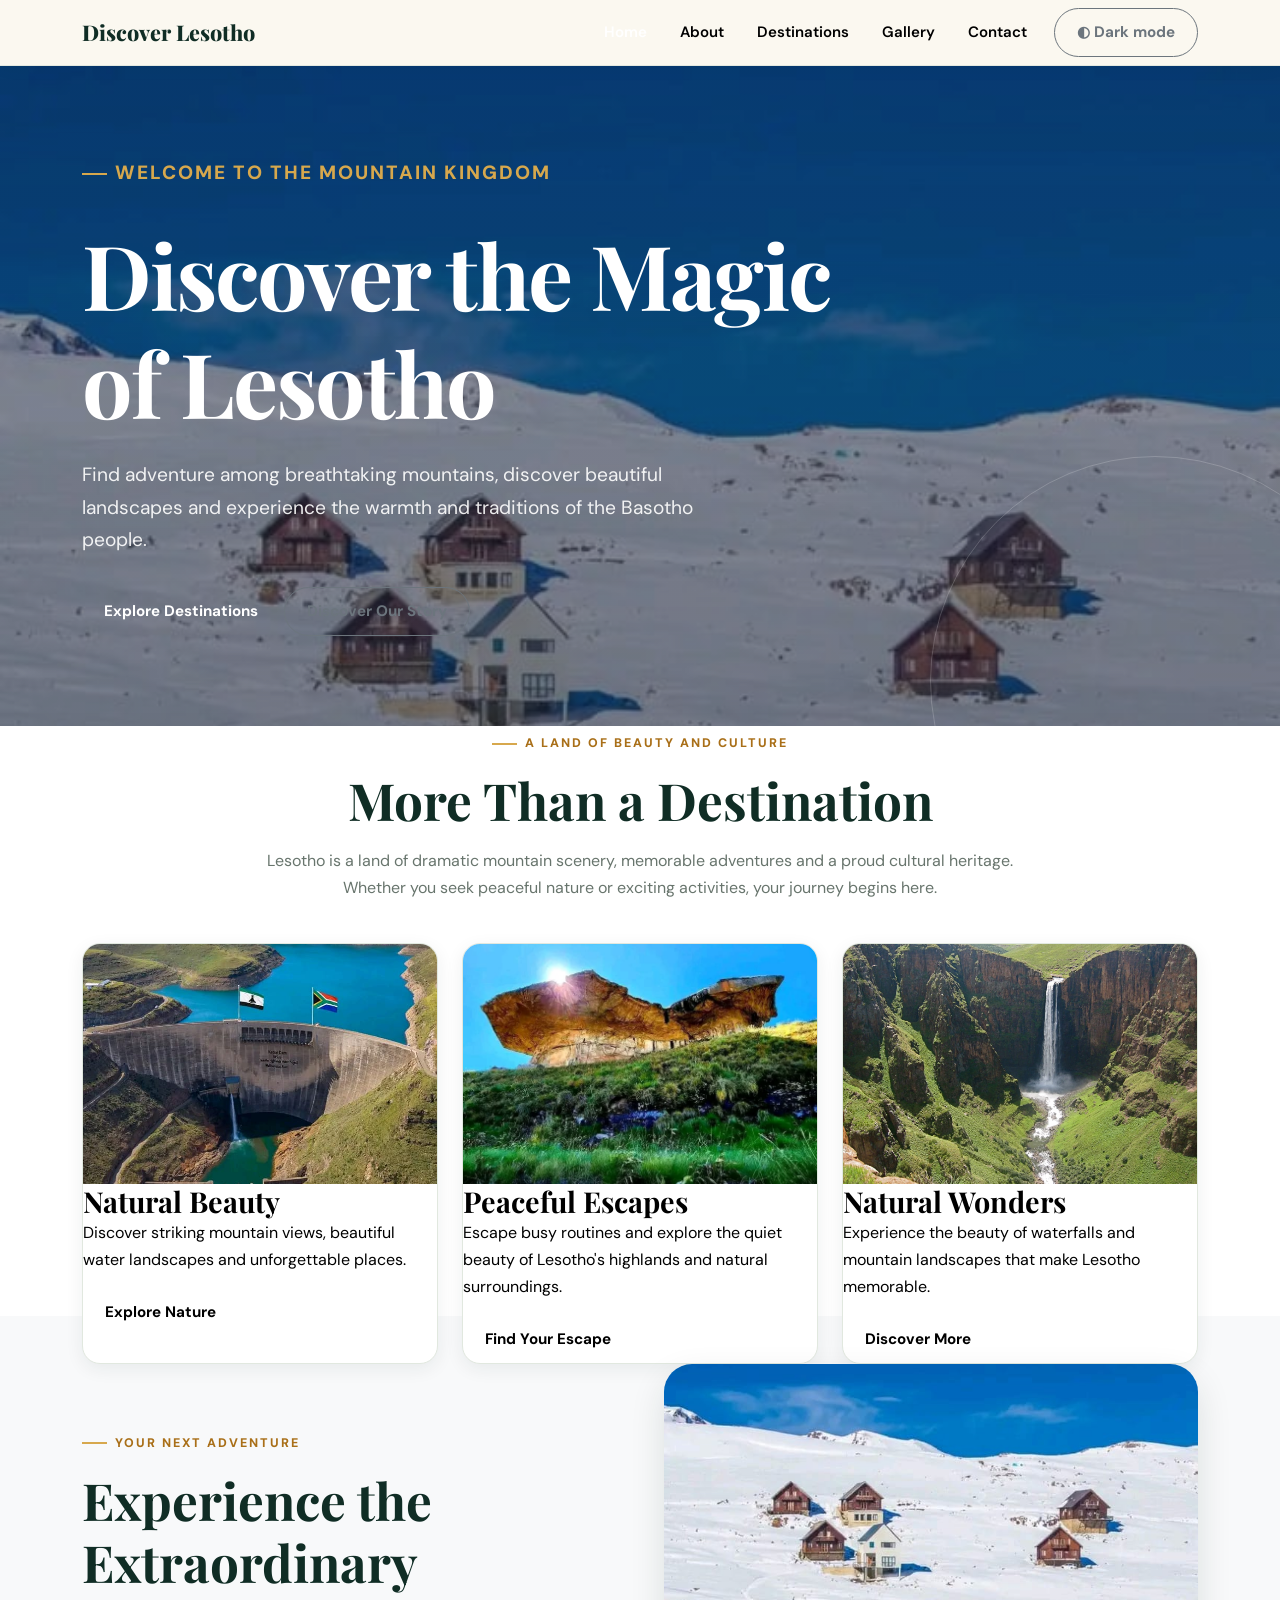
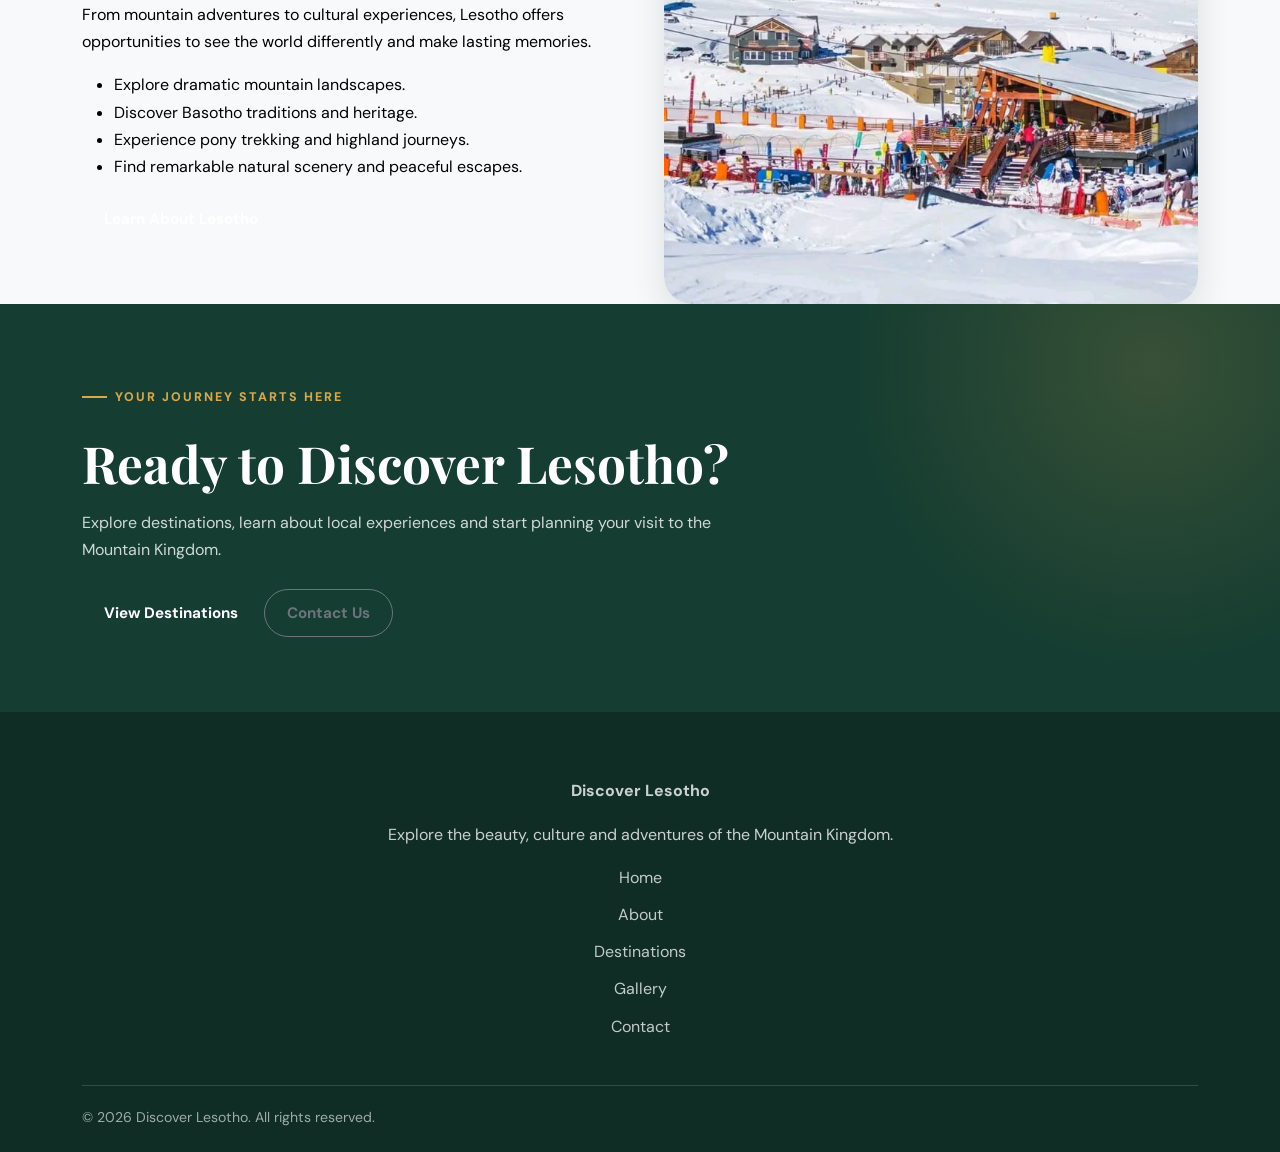
==== commit 3883677c: "Add files via upload" ====
--- a/index.html
+++ b/index.html
@@ -1,6 +1,6 @@
 <!DOCTYPE html>
 <html lang="en">
-<head>s
+<head>
   <meta charset="UTF-8">
   <meta name="viewport" content="width=device-width, initial-scale=1">
 
--- a/css/style.css
+++ b/css/style.css
@@ -678,7 +678,7 @@
   box-shadow: 0 0 0 4px rgba(57, 132, 93, 0.13);
 }
 
-/* Category filter buttons */
+
 
 .destinations-section .filter-buttons {
   display: flex;
@@ -718,7 +718,7 @@
   outline-offset: 3px;
 }
 
-/* Result count */
+
 
 #results-count {
   margin: 0 0 25px;
@@ -760,7 +760,7 @@
   box-shadow: var(--shadow-md);
 }
 
-/* Destination photographs */
+
 
 #destination-grid .destination-card > img {
   display: block;
